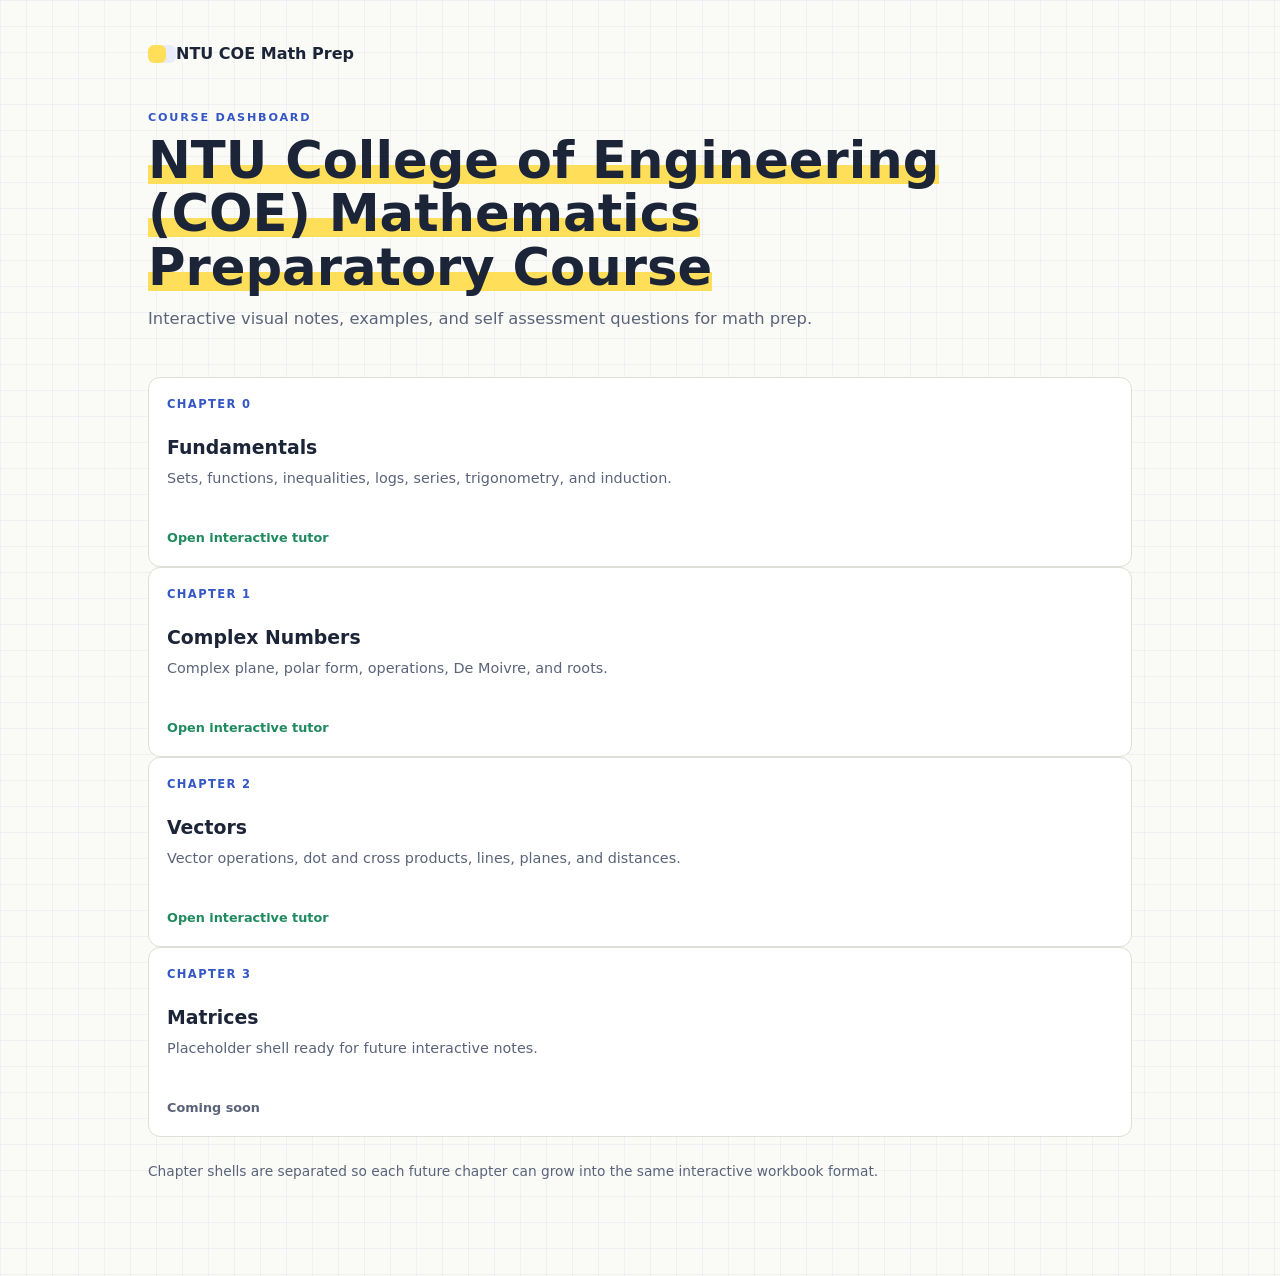
==== index.html @ b5719976 "Add COE math website files" ====
<!doctype html>
<html lang="en">
<head>
<meta charset="utf-8">
<meta name="viewport" content="width=device-width, initial-scale=1">
<title>NTU COE Mathematics Preparatory Course</title>
<link rel="stylesheet" href="assets/style.css">
</head>
<body>
<main class="site-main">
  <div class="home-top">
    <div class="home-mark">NTU COE Math Prep</div>
  </div>

  <section class="site-hero show">
    <div class="sk">Course Dashboard</div>
    <h1><span class="swipe">NTU College of Engineering (COE) Mathematics Preparatory Course</span></h1>
    <p>Interactive visual notes, examples, and self assessment questions for math prep.</p>
  </section>

  <section class="chapter-grid show" aria-label="Chapters">
    <a class="chapter-card" href="chapters/chapter-0.html">
      <div class="chapter-num">Chapter 0</div>
      <h2>Fundamentals</h2>
      <p>Sets, functions, inequalities, logs, series, trigonometry, and induction.</p>
      <div class="status">Open interactive tutor</div>
    </a>

    <a class="chapter-card" href="chapters/chapter-1.html">
      <div class="chapter-num">Chapter 1</div>
      <h2>Complex Numbers</h2>
      <p>Complex plane, polar form, operations, De Moivre, and roots.</p>
      <div class="status">Open interactive tutor</div>
    </a>

    <a class="chapter-card" href="chapters/chapter-2.html">
      <div class="chapter-num">Chapter 2</div>
      <h2>Vectors</h2>
      <p>Vector operations, dot and cross products, lines, planes, and distances.</p>
      <div class="status">Open interactive tutor</div>
    </a>

    <a class="chapter-card placeholder" href="chapters/chapter-3.html">
      <div class="chapter-num">Chapter 3</div>
      <h2>Matrices</h2>
      <p>Placeholder shell ready for future interactive notes.</p>
      <div class="status">Coming soon</div>
    </a>
  </section>

  <p class="site-footer-note">Chapter shells are separated so each future chapter can grow into the same interactive workbook format.</p>
</main>
<script defer src="assets/tutor.js"></script>
</body>
</html>
---- assets/style.css ----
:root{
  --paper:#fafaf6;--card:#fff;--ink:#1c2437;--muted:#5a6379;--line:#dedfd6;
  --blue:#3457c5;--blue2:#e8edfb;--green:#1f8a5f;--green2:#e4f4ec;
  --yellow:#ffde59;--red:#d94f35;--red2:#fceae5;--grid:rgba(52,87,197,.055);
  --r:12px;
}
*{box-sizing:border-box}
html{scroll-behavior:smooth}
body{margin:0;color:var(--ink);font-family:Inter,ui-sans-serif,system-ui,-apple-system,BlinkMacSystemFont,"Segoe UI",sans-serif;line-height:1.55;background:var(--paper);background-image:linear-gradient(var(--grid) 1px,transparent 1px),linear-gradient(90deg,var(--grid) 1px,transparent 1px);background-size:26px 26px}
h1,h2,h3,.navbtn,.pill,.btn,.tag{font-family:"Space Grotesk",Inter,ui-sans-serif,system-ui,sans-serif}
.app{display:flex;min-height:100vh}
aside{position:sticky;top:0;width:266px;height:100vh;overflow:auto;background:var(--card);border-right:1px solid var(--line);padding:22px 14px}
main{width:min(930px,100%);margin:0 auto;padding:34px 40px 80px}
.brand{padding:0 10px 16px}.kicker{font-size:.68rem;letter-spacing:.14em;text-transform:uppercase;color:var(--blue);font-weight:800}.brand h1{font-size:1.18rem;line-height:1.2;margin:.2rem 0 0}
.progress{padding:0 10px 14px}.bar{height:8px;background:var(--blue2);border-radius:999px;overflow:hidden}.fill{height:100%;width:0;background:var(--blue);transition:.25s}.plabel{font-size:.72rem;color:var(--muted);margin-top:6px}
.navbtn{width:100%;display:flex;gap:9px;align-items:center;padding:8px 10px;border:0;border-radius:9px;background:transparent;color:var(--muted);font-size:.83rem;font-weight:650;text-align:left;cursor:pointer}
.navbtn:hover{background:var(--blue2);color:var(--ink)}.navbtn.active{background:var(--ink);color:#fff}.navbtn.done .n{background:var(--green);color:#fff}.navbtn.active .n{background:var(--yellow);color:var(--ink)}
.n{width:24px;height:24px;border-radius:7px;background:var(--blue2);color:var(--blue);display:inline-flex;align-items:center;justify-content:center;font-size:.7rem;font-weight:800;flex:none}
.topbar{display:none}
section{display:none;animation:fade .25s ease}section.show{display:block}@keyframes fade{from{opacity:0;transform:translateY(6px)}to{opacity:1;transform:none}}
.sk{font-size:.7rem;letter-spacing:.16em;text-transform:uppercase;color:var(--blue);font-weight:800}h2{font-size:1.9rem;line-height:1.12;margin:.2rem 0 .4rem}.swipe{background:linear-gradient(transparent 58%,var(--yellow) 58%,var(--yellow) 90%,transparent 90%)}
.intro{max-width:690px;color:var(--muted);font-size:.96rem;margin:0 0 24px}h3{font-size:1.13rem;margin:30px 0 10px;display:flex;gap:9px;align-items:center}h3:before{content:"";width:15px;height:15px;background:var(--yellow);border-radius:5px;flex:none}
.card,.ex,.viz{background:var(--card);border:1px solid var(--line);border-radius:var(--r);margin:14px 0}.card{padding:16px 18px}.viz{padding:16px;text-align:center}.viz svg{max-width:100%;height:auto}.cap{font-size:.78rem;color:var(--muted);margin-top:7px}
.key{background:linear-gradient(0deg,rgba(255,222,89,.24),rgba(255,222,89,.24)),var(--card);border:1px solid #ecd67b;border-radius:var(--r);padding:13px 16px;margin:14px 0;font-size:.93rem}.key b:first-child{font-size:.7rem;letter-spacing:.12em;text-transform:uppercase;color:#806600;display:block;margin-bottom:3px}
.tip{background:var(--blue2);border-radius:var(--r);padding:13px 16px;margin:14px 0;font-size:.92rem}.warn{background:var(--red2);border-left:4px solid var(--red);border-radius:0 var(--r) var(--r) 0;padding:12px 16px;margin:14px 0;font-size:.92rem}.warn b{color:var(--red)}
.grid2{display:grid;grid-template-columns:1fr 1fr;gap:14px}.grid3{display:grid;grid-template-columns:repeat(3,1fr);gap:12px}
table{border-collapse:collapse;width:100%;font-size:.9rem;margin:10px 0}th{font-size:.72rem;text-transform:uppercase;letter-spacing:.08em;color:var(--muted)}td,th{border:1px solid var(--line);padding:7px 9px;text-align:center;background:#fff}td:first-child,th:first-child{text-align:left}
.ex{overflow:hidden}.exh{display:flex;gap:10px;align-items:center;border-bottom:1px dashed var(--line);padding:10px 16px;font-weight:800;font-size:.8rem;letter-spacing:.04em}.tag{background:var(--ink);color:var(--yellow);border-radius:7px;padding:2px 8px;font-size:.67rem;letter-spacing:.1em}.try{background:var(--green);color:#fff}.exb{padding:14px 16px 16px}.btn{margin:16px 0 0 auto;border:0;border-radius:999px;background:var(--ink);color:#fff;padding:8px 16px;font-weight:800;font-size:.8rem;cursor:pointer;display:flex;width:max-content}.btn:hover{filter:brightness(1.08)}.btn.open{background:var(--green)}
.sol{display:none;margin-top:13px;border-top:2px solid var(--green);background:var(--green2);border-radius:10px;padding:13px 15px;font-size:.92rem}.sol.open{display:block}.ans{font-weight:800;color:var(--green)}.step{display:block;margin:5px 0}.steps{counter-reset:s}.steps>div{position:relative;padding-left:30px;margin:7px 0}.steps>div:before{counter-increment:s;content:counter(s);position:absolute;left:0;top:2px;width:20px;height:20px;border-radius:50%;background:var(--green);color:#fff;font-size:.7rem;font-weight:800;display:flex;align-items:center;justify-content:center}
.m,.mm{font-family:inherit;font-style:normal}.big{font-size:1.05rem;text-align:center;margin:10px 0;padding:10px;background:var(--paper);border-radius:10px}.katex{font-size:1.04em}.big .katex{font-size:1.12em}.ans .katex{color:var(--green)}.frac,.root{font:inherit}
.btnrow{display:flex;gap:8px;flex-wrap:wrap;justify-content:center;margin:10px 0}.vbtn{border:1.5px solid var(--line);background:#fff;border-radius:999px;padding:6px 12px;font-weight:750;color:var(--muted);cursor:pointer}.vbtn.on,.vbtn:hover{background:var(--blue);border-color:var(--blue);color:#fff}.readout{min-height:1.6em;margin-top:8px;font-size:.94rem}.numline{margin:8px auto;display:block}.axis text{font-size:11px;fill:var(--muted)}
.secnav{display:flex;justify-content:space-between;gap:12px;margin-top:42px}.secnav button{border:0;border-radius:12px;padding:12px 18px;font-weight:850;cursor:pointer}.prev{background:#fff;border:1.5px solid var(--line)!important;color:var(--muted)}.next{background:var(--blue);color:#fff}.donebtn{background:var(--green);color:#fff}
ul.clean{list-style:none;padding-left:0}ul.clean li{position:relative;padding-left:22px;margin:5px 0}ul.clean li:before{content:"->";position:absolute;left:0;color:var(--blue);font-weight:800}
@media(max-width:860px){aside{display:none}.topbar{display:flex;gap:8px;overflow-x:auto;position:sticky;top:0;z-index:20;background:var(--paper);border-bottom:1px solid var(--line);padding:11px 12px}.pill{flex:none;border:1px solid var(--line);background:#fff;border-radius:999px;padding:6px 12px;color:var(--muted);font-weight:750}.pill.active{background:var(--ink);color:#fff}.pill.done{border-color:var(--green);color:var(--green)}main{padding:18px 15px 70px}h2{font-size:1.55rem}.grid2,.grid3{grid-template-columns:1fr}.card,.exb,.viz{padding-left:13px;padding-right:13px}}

/* ---------- site shell ---------- */
.site-main{width:min(1040px,100%);padding:42px 28px 80px}
.site-hero{padding:24px 0 18px}
.site-hero h1{font-size:clamp(2rem,4vw,3.7rem);line-height:1.04;max-width:880px;margin:8px 0 12px;letter-spacing:0}
.site-hero p{max-width:680px;color:var(--muted);font-size:1.02rem;margin:0}
.home-top{display:flex;align-items:center;justify-content:space-between;gap:16px;margin-bottom:18px}
.home-mark{display:inline-flex;align-items:center;gap:10px;font-weight:850;color:var(--ink)}
.home-mark:before{content:"";width:18px;height:18px;border-radius:6px;background:var(--yellow);box-shadow:10px 0 0 var(--blue2)}
.chapter-grid{display:grid;grid-template-columns:repeat(4,1fr);gap:14px;margin-top:28px}
.chapter-card{display:flex;flex-direction:column;min-height:190px;text-decoration:none;color:var(--ink);background:var(--card);border:1px solid var(--line);border-radius:var(--r);padding:18px;transition:transform .14s, border-color .14s, box-shadow .14s}
.chapter-card:hover{transform:translateY(-2px);border-color:var(--blue);box-shadow:0 10px 30px rgba(28,36,55,.08)}
.chapter-card .chapter-num{font-size:.72rem;letter-spacing:.12em;text-transform:uppercase;color:var(--blue);font-weight:850;margin-bottom:22px}
.chapter-card h2{font-size:1.18rem;margin:0 0 8px;line-height:1.2}
.chapter-card p{color:var(--muted);font-size:.9rem;margin:0 0 18px}
.chapter-card .status{margin-top:auto;font-size:.8rem;font-weight:800;color:var(--green)}
.chapter-card.placeholder .status{color:var(--muted)}
.site-footer-note{margin-top:24px;color:var(--muted);font-size:.86rem}
.chapter-shell{width:min(820px,100%);margin:0 auto;padding:42px 28px 80px}
.simple-header{display:flex;align-items:center;justify-content:space-between;gap:16px;margin-bottom:50px}
.home-link,.back-link{display:inline-flex;align-items:center;justify-content:center;text-decoration:none;border:1.5px solid var(--line);background:var(--card);color:var(--ink);border-radius:999px;padding:8px 14px;font-weight:850;font-size:.84rem}
.home-link:hover,.back-link:hover{border-color:var(--blue);color:var(--blue)}
.coming-card{background:var(--card);border:1px solid var(--line);border-radius:var(--r);padding:28px;max-width:620px}
.coming-card h1{font-size:2rem;line-height:1.1;margin:0 0 10px}.coming-card p{color:var(--muted);margin:0 0 22px}
.logo .home-link{margin-top:14px;width:max-content;font-family:Inter,ui-sans-serif,system-ui,sans-serif}
@media(max-width:900px){.chapter-grid{grid-template-columns:repeat(2,1fr)}}
@media(max-width:560px){.site-main,.chapter-shell{padding:24px 16px 64px}.home-top,.simple-header{align-items:flex-start;flex-direction:column}.chapter-grid{grid-template-columns:1fr}.chapter-card{min-height:150px}.site-hero h1{font-size:2.05rem}}
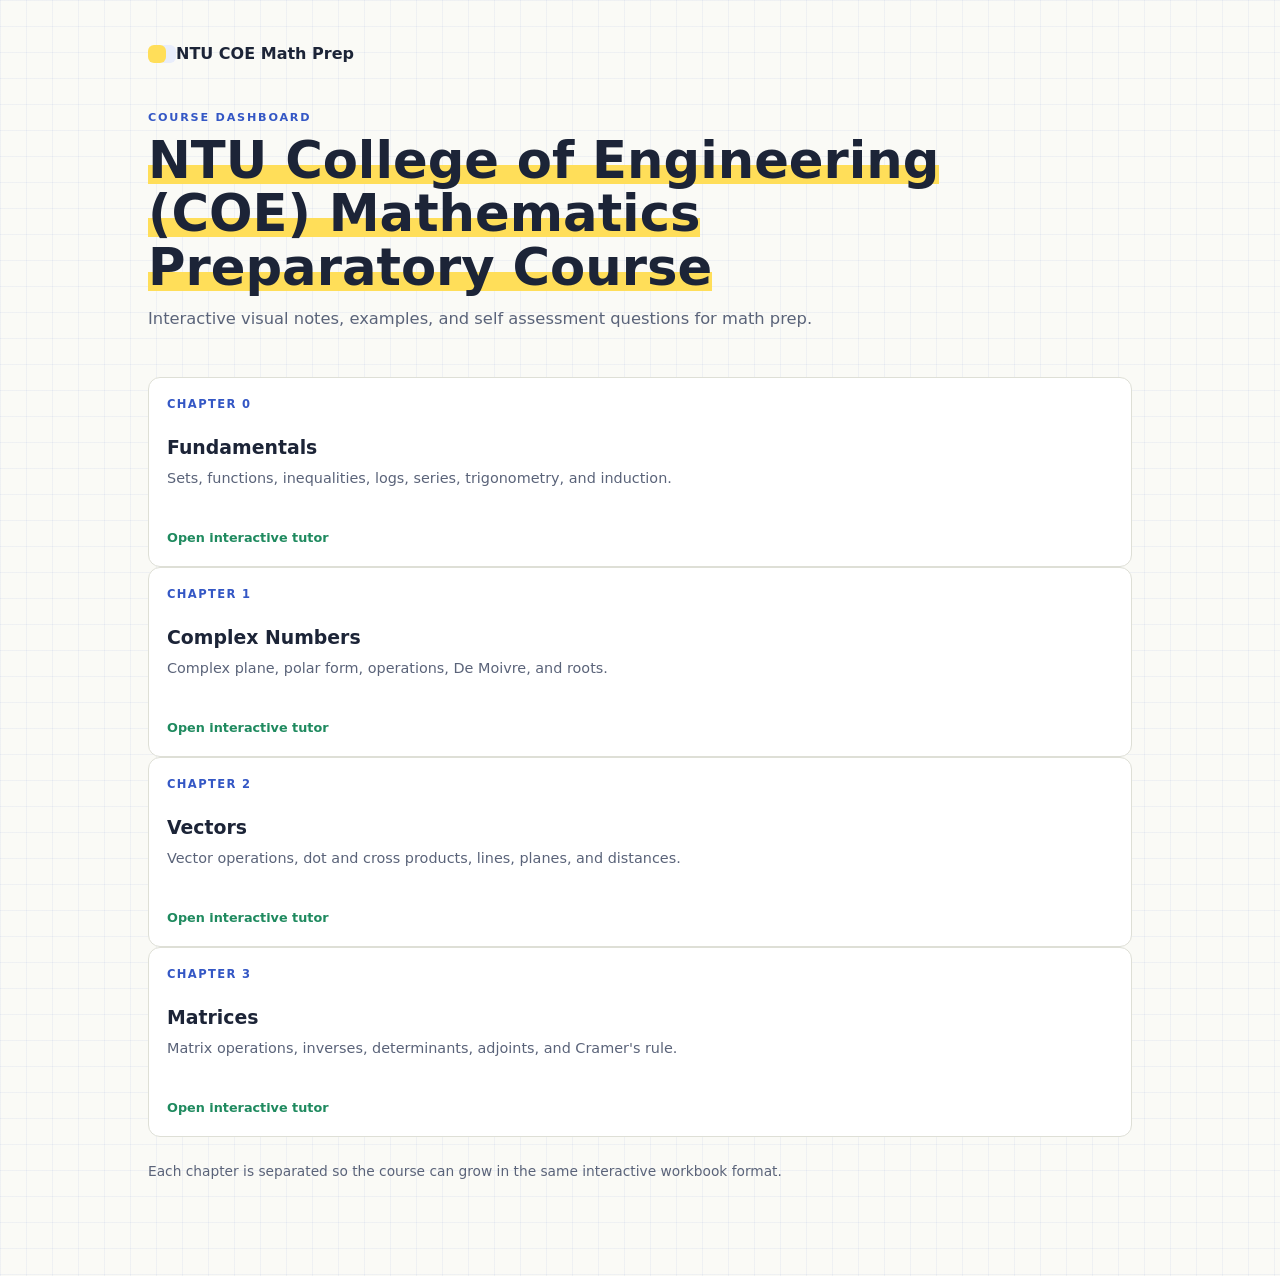
==== commit e93c0ddd: "Chapter 3 (Matrices)" ====
--- a/index.html
+++ b/index.html
@@ -40,15 +40,15 @@
       <div class="status">Open interactive tutor</div>
     </a>
 
-    <a class="chapter-card placeholder" href="chapters/chapter-3.html">
+    <a class="chapter-card" href="chapters/chapter-3.html">
       <div class="chapter-num">Chapter 3</div>
       <h2>Matrices</h2>
-      <p>Placeholder shell ready for future interactive notes.</p>
-      <div class="status">Coming soon</div>
+      <p>Matrix operations, inverses, determinants, adjoints, and Cramer's rule.</p>
+      <div class="status">Open interactive tutor</div>
     </a>
   </section>
 
-  <p class="site-footer-note">Chapter shells are separated so each future chapter can grow into the same interactive workbook format.</p>
+  <p class="site-footer-note">Each chapter is separated so the course can grow in the same interactive workbook format.</p>
 </main>
 <script defer src="assets/tutor.js"></script>
 </body>
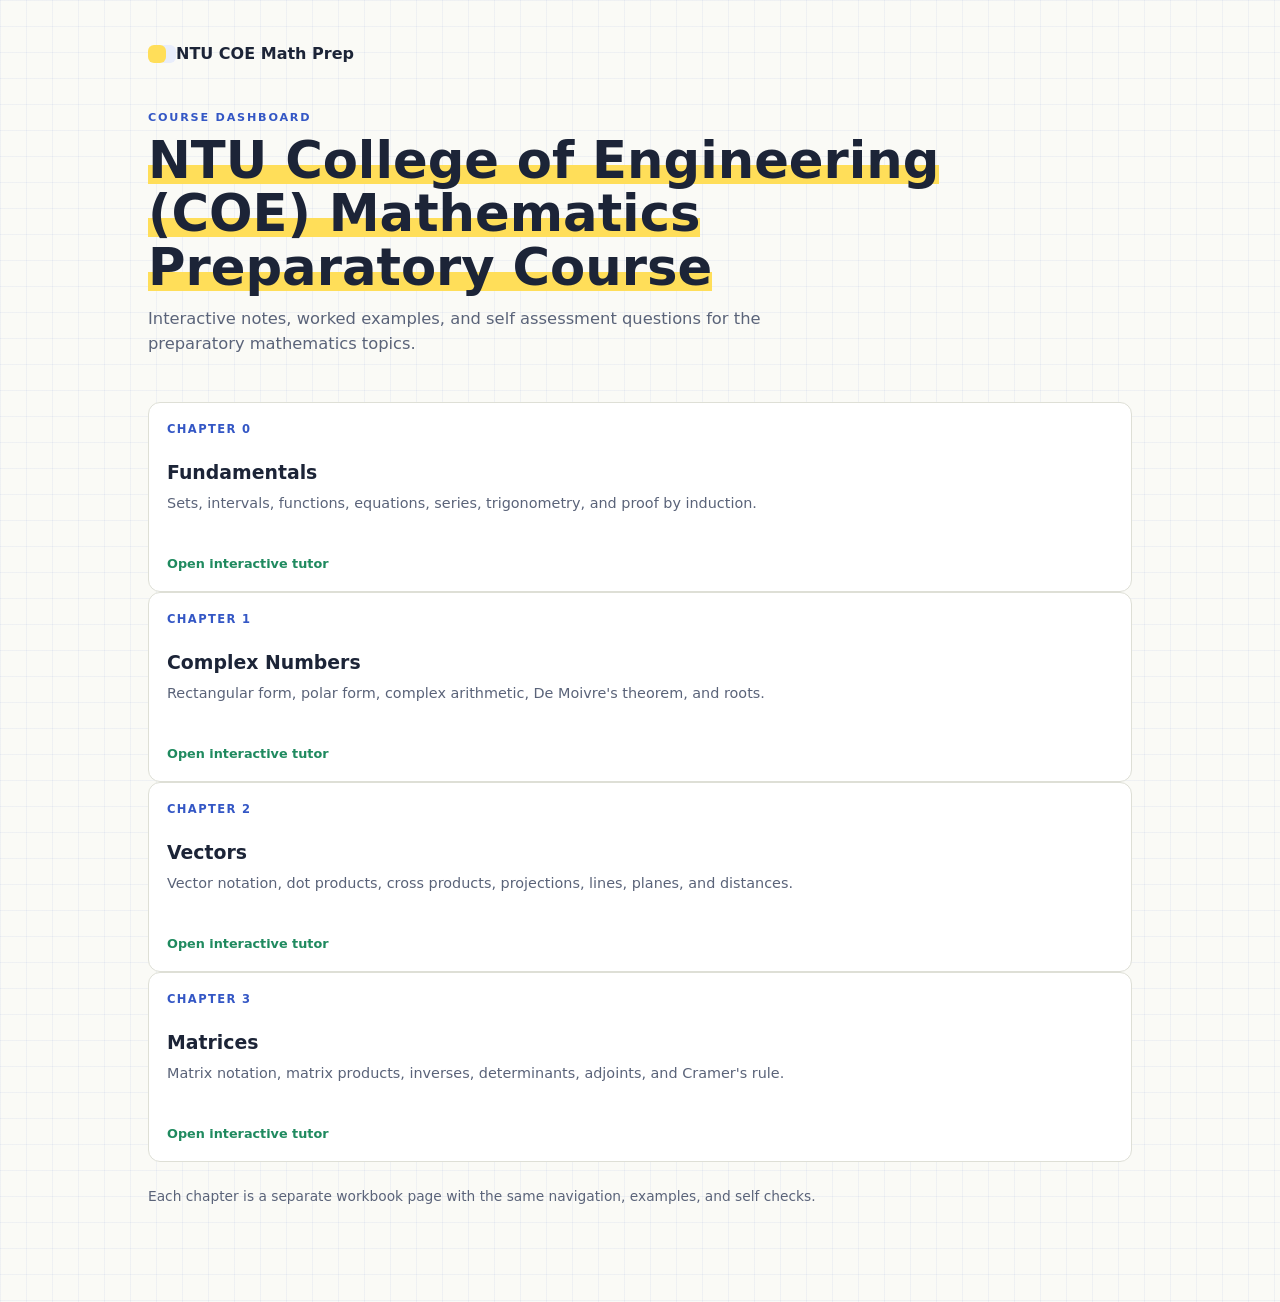
==== commit e5a67de2: "Mathematical explanation" ====
--- a/index.html
+++ b/index.html
@@ -15,40 +15,40 @@
   <section class="site-hero show">
     <div class="sk">Course Dashboard</div>
     <h1><span class="swipe">NTU College of Engineering (COE) Mathematics Preparatory Course</span></h1>
-    <p>Interactive visual notes, examples, and self assessment questions for math prep.</p>
+    <p>Interactive notes, worked examples, and self assessment questions for the preparatory mathematics topics.</p>
   </section>
 
   <section class="chapter-grid show" aria-label="Chapters">
     <a class="chapter-card" href="chapters/chapter-0.html">
       <div class="chapter-num">Chapter 0</div>
       <h2>Fundamentals</h2>
-      <p>Sets, functions, inequalities, logs, series, trigonometry, and induction.</p>
+      <p>Sets, intervals, functions, equations, series, trigonometry, and proof by induction.</p>
       <div class="status">Open interactive tutor</div>
     </a>
 
     <a class="chapter-card" href="chapters/chapter-1.html">
       <div class="chapter-num">Chapter 1</div>
       <h2>Complex Numbers</h2>
-      <p>Complex plane, polar form, operations, De Moivre, and roots.</p>
+      <p>Rectangular form, polar form, complex arithmetic, De Moivre's theorem, and roots.</p>
       <div class="status">Open interactive tutor</div>
     </a>
 
     <a class="chapter-card" href="chapters/chapter-2.html">
       <div class="chapter-num">Chapter 2</div>
       <h2>Vectors</h2>
-      <p>Vector operations, dot and cross products, lines, planes, and distances.</p>
+      <p>Vector notation, dot products, cross products, projections, lines, planes, and distances.</p>
       <div class="status">Open interactive tutor</div>
     </a>
 
     <a class="chapter-card" href="chapters/chapter-3.html">
       <div class="chapter-num">Chapter 3</div>
       <h2>Matrices</h2>
-      <p>Matrix operations, inverses, determinants, adjoints, and Cramer's rule.</p>
+      <p>Matrix notation, matrix products, inverses, determinants, adjoints, and Cramer's rule.</p>
       <div class="status">Open interactive tutor</div>
     </a>
   </section>
 
-  <p class="site-footer-note">Each chapter is separated so the course can grow in the same interactive workbook format.</p>
+  <p class="site-footer-note">Each chapter is a separate workbook page with the same navigation, examples, and self checks.</p>
 </main>
 <script defer src="assets/tutor.js"></script>
 </body>
--- a/assets/style.css
+++ b/assets/style.css
@@ -10,7 +10,7 @@
 h1,h2,h3,.navbtn,.pill,.btn,.tag{font-family:"Space Grotesk",Inter,ui-sans-serif,system-ui,sans-serif}
 .app{display:flex;min-height:100vh}
 aside{position:sticky;top:0;width:266px;height:100vh;overflow:auto;background:var(--card);border-right:1px solid var(--line);padding:22px 14px}
-main{width:min(930px,100%);margin:0 auto;padding:34px 40px 80px}
+main{width:min(930px,100%);margin:0 auto;padding:34px 40px 80px;overflow-wrap:break-word}
 .brand{padding:0 10px 16px}.kicker{font-size:.68rem;letter-spacing:.14em;text-transform:uppercase;color:var(--blue);font-weight:800}.brand h1{font-size:1.18rem;line-height:1.2;margin:.2rem 0 0}
 .progress{padding:0 10px 14px}.bar{height:8px;background:var(--blue2);border-radius:999px;overflow:hidden}.fill{height:100%;width:0;background:var(--blue);transition:.25s}.plabel{font-size:.72rem;color:var(--muted);margin-top:6px}
 .navbtn{width:100%;display:flex;gap:9px;align-items:center;padding:8px 10px;border:0;border-radius:9px;background:transparent;color:var(--muted);font-size:.83rem;font-weight:650;text-align:left;cursor:pointer}
@@ -20,18 +20,21 @@
 section{display:none;animation:fade .25s ease}section.show{display:block}@keyframes fade{from{opacity:0;transform:translateY(6px)}to{opacity:1;transform:none}}
 .sk{font-size:.7rem;letter-spacing:.16em;text-transform:uppercase;color:var(--blue);font-weight:800}h2{font-size:1.9rem;line-height:1.12;margin:.2rem 0 .4rem}.swipe{background:linear-gradient(transparent 58%,var(--yellow) 58%,var(--yellow) 90%,transparent 90%)}
 .intro{max-width:690px;color:var(--muted);font-size:.96rem;margin:0 0 24px}h3{font-size:1.13rem;margin:30px 0 10px;display:flex;gap:9px;align-items:center}h3:before{content:"";width:15px;height:15px;background:var(--yellow);border-radius:5px;flex:none}
-.card,.ex,.viz{background:var(--card);border:1px solid var(--line);border-radius:var(--r);margin:14px 0}.card{padding:16px 18px}.viz{padding:16px;text-align:center}.viz svg{max-width:100%;height:auto}.cap{font-size:.78rem;color:var(--muted);margin-top:7px}
+.card,.ex,.viz{background:var(--card);border:1px solid var(--line);border-radius:var(--r);margin:14px 0}.card{padding:16px 18px}.viz{padding:16px;text-align:center;overflow-x:auto;-webkit-overflow-scrolling:touch}.viz svg{max-width:100%;height:auto}.viz text{font-family:Inter,ui-sans-serif,system-ui,-apple-system,BlinkMacSystemFont,"Segoe UI",sans-serif}.cap{font-size:.78rem;color:var(--muted);margin-top:7px}
 .key{background:linear-gradient(0deg,rgba(255,222,89,.24),rgba(255,222,89,.24)),var(--card);border:1px solid #ecd67b;border-radius:var(--r);padding:13px 16px;margin:14px 0;font-size:.93rem}.key b:first-child{font-size:.7rem;letter-spacing:.12em;text-transform:uppercase;color:#806600;display:block;margin-bottom:3px}
 .tip{background:var(--blue2);border-radius:var(--r);padding:13px 16px;margin:14px 0;font-size:.92rem}.warn{background:var(--red2);border-left:4px solid var(--red);border-radius:0 var(--r) var(--r) 0;padding:12px 16px;margin:14px 0;font-size:.92rem}.warn b{color:var(--red)}
 .grid2{display:grid;grid-template-columns:1fr 1fr;gap:14px}.grid3{display:grid;grid-template-columns:repeat(3,1fr);gap:12px}
-table{border-collapse:collapse;width:100%;font-size:.9rem;margin:10px 0}th{font-size:.72rem;text-transform:uppercase;letter-spacing:.08em;color:var(--muted)}td,th{border:1px solid var(--line);padding:7px 9px;text-align:center;background:#fff}td:first-child,th:first-child{text-align:left}
-.ex{overflow:hidden}.exh{display:flex;gap:10px;align-items:center;border-bottom:1px dashed var(--line);padding:10px 16px;font-weight:800;font-size:.8rem;letter-spacing:.04em}.tag{background:var(--ink);color:var(--yellow);border-radius:7px;padding:2px 8px;font-size:.67rem;letter-spacing:.1em}.try{background:var(--green);color:#fff}.exb{padding:14px 16px 16px}.btn{margin:16px 0 0 auto;border:0;border-radius:999px;background:var(--ink);color:#fff;padding:8px 16px;font-weight:800;font-size:.8rem;cursor:pointer;display:flex;width:max-content}.btn:hover{filter:brightness(1.08)}.btn.open{background:var(--green)}
+table{border-collapse:collapse;width:100%;font-size:.9rem;margin:10px 0;table-layout:auto}th{font-size:.72rem;text-transform:uppercase;letter-spacing:.08em;color:var(--muted)}td,th{border:1px solid var(--line);padding:7px 9px;text-align:center;background:#fff}td:first-child,th:first-child{text-align:left}
+.ex{overflow:hidden}.exh{display:flex;gap:10px;align-items:center;flex-wrap:wrap;border-bottom:1px dashed var(--line);padding:10px 16px;font-weight:800;font-size:.8rem;letter-spacing:.04em}.tag{background:var(--ink);color:var(--yellow);border-radius:7px;padding:2px 8px;font-size:.67rem;letter-spacing:.1em}.try{background:var(--green);color:#fff}.exb{padding:14px 16px 16px}.btn{margin:16px 0 0 auto;border:0;border-radius:999px;background:var(--ink);color:#fff;padding:8px 16px;font-weight:800;font-size:.8rem;cursor:pointer;display:flex;width:max-content;max-width:100%;white-space:normal;text-align:center;justify-content:center}.btn:hover{filter:brightness(1.08)}.btn.open{background:var(--green)}
 .sol{display:none;margin-top:13px;border-top:2px solid var(--green);background:var(--green2);border-radius:10px;padding:13px 15px;font-size:.92rem}.sol.open{display:block}.ans{font-weight:800;color:var(--green)}.step{display:block;margin:5px 0}.steps{counter-reset:s}.steps>div{position:relative;padding-left:30px;margin:7px 0}.steps>div:before{counter-increment:s;content:counter(s);position:absolute;left:0;top:2px;width:20px;height:20px;border-radius:50%;background:var(--green);color:#fff;font-size:.7rem;font-weight:800;display:flex;align-items:center;justify-content:center}
-.m,.mm{font-family:inherit;font-style:normal}.big{font-size:1.05rem;text-align:center;margin:10px 0;padding:10px;background:var(--paper);border-radius:10px}.katex{font-size:1.04em}.big .katex{font-size:1.12em}.ans .katex{color:var(--green)}.frac,.root{font:inherit}
-.btnrow{display:flex;gap:8px;flex-wrap:wrap;justify-content:center;margin:10px 0}.vbtn{border:1.5px solid var(--line);background:#fff;border-radius:999px;padding:6px 12px;font-weight:750;color:var(--muted);cursor:pointer}.vbtn.on,.vbtn:hover{background:var(--blue);border-color:var(--blue);color:#fff}.readout{min-height:1.6em;margin-top:8px;font-size:.94rem}.numline{margin:8px auto;display:block}.axis text{font-size:11px;fill:var(--muted)}
+.m,.mm{font-family:inherit;font-style:normal}.big{font-size:1.05rem;text-align:center;margin:10px 0;padding:10px;background:var(--paper);border-radius:10px;overflow-x:auto}.katex{font-size:1.04em;line-height:1.25;overflow-wrap:normal;word-break:normal;white-space:nowrap}.katex-display{overflow-x:auto;overflow-y:hidden;padding:.12rem 0}.big .katex{font-size:1.12em}.ans .katex{color:var(--green)}.frac,.root{font:inherit}
+.btnrow{display:flex;gap:8px;flex-wrap:wrap;justify-content:center;margin:10px 0}.vbtn{border:1.5px solid var(--line);background:#fff;border-radius:999px;padding:6px 12px;font-weight:750;color:var(--muted);cursor:pointer;white-space:normal}.vbtn.on,.vbtn:hover{background:var(--blue);border-color:var(--blue);color:#fff}.readout{min-height:1.6em;margin-top:8px;font-size:.94rem;overflow-x:auto}.numline{margin:8px auto;display:block;max-width:100%;overflow-x:auto}.axis text{font-size:11px;fill:var(--muted)}
+.argand-wrap{position:relative;width:min(360px,100%);margin:0 auto}.argand-wrap svg{display:block;width:100%;min-width:0!important}.argand-katex-label{position:absolute;z-index:2;padding:1px 4px;border-radius:6px;background:rgba(255,255,255,.88);color:var(--ink);font-size:.86rem;line-height:1.1;pointer-events:none;white-space:nowrap;transform:translate(0,-50%)}.argand-katex-label .katex{font-size:1em}
+.formula-box,.summary-sheet{background:var(--card);border:1px solid var(--line);border-radius:var(--r);margin:16px 0;overflow:hidden}.formula-head{display:flex;align-items:center;justify-content:space-between;gap:12px;padding:12px 16px;border-bottom:1px dashed var(--line)}.formula-head b{font-size:.78rem;letter-spacing:.1em;text-transform:uppercase;color:var(--blue)}.formula-body{display:none;padding:14px 16px}.formula-body.open{display:block}.formula-grid{display:grid;grid-template-columns:repeat(2,minmax(0,1fr));gap:12px}.formula-item{background:var(--paper);border-radius:10px;padding:12px;text-align:left;font-size:.92rem;overflow-x:auto}.mistake-grid,.recall-grid{display:grid;grid-template-columns:repeat(2,minmax(0,1fr));gap:12px;margin:14px 0}.mistake{background:#fff;border:1px solid var(--line);border-left:4px solid var(--red);border-radius:0 var(--r) var(--r) 0;padding:12px 14px;font-size:.9rem}.mistake b{color:var(--red);display:block;margin-bottom:3px}.recall-card{background:#fff;border:1px solid var(--line);border-radius:var(--r);padding:13px 14px;min-height:138px;display:flex;flex-direction:column;gap:10px;overflow-x:auto}.recall-card .front{font-weight:800}.recall-card .back{display:none;color:var(--muted);border-top:1px dashed var(--line);padding-top:9px}.recall-card.open .back{display:block}.recall-card .btn{margin-top:auto}.study-map{display:grid;grid-template-columns:repeat(4,minmax(0,1fr));gap:10px;margin:14px 0}.study-node{background:linear-gradient(0deg,rgba(255,222,89,.2),rgba(255,222,89,.2)),#fff;border:1px solid #ecd67b;border-radius:10px;padding:12px;text-align:center;font-weight:850;font-size:.88rem}.summary-sheet{padding:16px}.summary-sheet h3{margin-top:0}.summary-list{display:grid;grid-template-columns:repeat(2,minmax(0,1fr));gap:10px}.summary-list div{background:var(--paper);border-radius:10px;padding:10px 12px;font-size:.9rem}
+.revision-card{background:rgba(255,255,255,.72);border:1px solid var(--line);border-radius:var(--r);padding:18px;margin-top:18px}.revision-block{margin:18px 0}.revision-block:first-child{margin-top:0}.revision-label{font-size:.72rem;letter-spacing:.12em;text-transform:uppercase;color:var(--blue);font-weight:850;margin-bottom:7px}.big-picture{background:linear-gradient(0deg,rgba(255,222,89,.22),rgba(255,222,89,.22)),#fff;border:1px solid #ecd67b;border-radius:var(--r);padding:14px 16px}.strategy-map{background:#fff;border:1px solid #ecd67b;border-radius:var(--r);padding:14px}.strategy-grid{display:grid;grid-template-columns:repeat(auto-fit,minmax(210px,1fr));gap:14px}.strategy-card{background:linear-gradient(0deg,rgba(255,222,89,.16),rgba(255,222,89,.16)),var(--paper);border:1px solid var(--line);border-radius:10px;padding:12px 14px;font-size:.9rem;line-height:1.38;position:relative}.strategy-card b{display:block;margin-bottom:5px;color:var(--ink);font-weight:850}.strategy-card span{display:block;color:var(--muted)}.strategy-card:after{content:"";position:absolute;right:-13px;top:50%;width:12px;border-top:2px solid var(--blue)}.strategy-card:nth-child(3n):after,.strategy-card:last-child:after{display:none}.decision-grid{display:grid;grid-template-columns:repeat(2,minmax(0,1fr));gap:12px}.decision-item{background:#fff;border:1px solid var(--line);border-radius:10px;padding:12px 14px;font-size:.9rem;overflow-x:auto}.decision-item b,.formula-item b,.mistake-title{display:block;margin-bottom:5px;color:var(--ink);font-weight:850}.formula-use{display:block;margin-top:7px;color:var(--muted);font-size:.84rem}.mistake-title{color:var(--red)}.mistake p{margin:0}.self-check-title{font-size:.72rem;letter-spacing:.12em;text-transform:uppercase;color:var(--green);font-weight:850;margin:18px 0 8px}.recall-card.compact{min-height:126px}.recall-card.compact .front{font-size:.92rem}
 .secnav{display:flex;justify-content:space-between;gap:12px;margin-top:42px}.secnav button{border:0;border-radius:12px;padding:12px 18px;font-weight:850;cursor:pointer}.prev{background:#fff;border:1.5px solid var(--line)!important;color:var(--muted)}.next{background:var(--blue);color:#fff}.donebtn{background:var(--green);color:#fff}
 ul.clean{list-style:none;padding-left:0}ul.clean li{position:relative;padding-left:22px;margin:5px 0}ul.clean li:before{content:"->";position:absolute;left:0;color:var(--blue);font-weight:800}
-@media(max-width:860px){aside{display:none}.topbar{display:flex;gap:8px;overflow-x:auto;position:sticky;top:0;z-index:20;background:var(--paper);border-bottom:1px solid var(--line);padding:11px 12px}.pill{flex:none;border:1px solid var(--line);background:#fff;border-radius:999px;padding:6px 12px;color:var(--muted);font-weight:750}.pill.active{background:var(--ink);color:#fff}.pill.done{border-color:var(--green);color:var(--green)}main{padding:18px 15px 70px}h2{font-size:1.55rem}.grid2,.grid3{grid-template-columns:1fr}.card,.exb,.viz{padding-left:13px;padding-right:13px}}
+@media(max-width:860px){aside{display:none}.topbar{display:flex;gap:8px;overflow-x:auto;position:sticky;top:0;z-index:20;background:var(--paper);border-bottom:1px solid var(--line);padding:11px 12px}.pill{flex:none;border:1px solid var(--line);background:#fff;border-radius:999px;padding:6px 12px;color:var(--muted);font-weight:750}.pill.active{background:var(--ink);color:#fff}.pill.done{border-color:var(--green);color:var(--green)}main{padding:18px 15px 70px}h2{font-size:1.55rem}.grid2,.grid3,.formula-grid,.mistake-grid,.recall-grid,.summary-list,.study-map,.decision-grid,.strategy-grid{grid-template-columns:1fr}.strategy-card:after{display:none}.card,.exb,.viz{padding-left:13px;padding-right:13px}.formula-head{align-items:flex-start;flex-direction:column}.formula-head .vbtn{align-self:flex-end}.revision-card{padding:14px}}
 
 /* ---------- site shell ---------- */
 .site-main{width:min(1040px,100%);padding:42px 28px 80px}
@@ -58,4 +61,4 @@
 .coming-card h1{font-size:2rem;line-height:1.1;margin:0 0 10px}.coming-card p{color:var(--muted);margin:0 0 22px}
 .logo .home-link{margin-top:14px;width:max-content;font-family:Inter,ui-sans-serif,system-ui,sans-serif}
 @media(max-width:900px){.chapter-grid{grid-template-columns:repeat(2,1fr)}}
-@media(max-width:560px){.site-main,.chapter-shell{padding:24px 16px 64px}.home-top,.simple-header{align-items:flex-start;flex-direction:column}.chapter-grid{grid-template-columns:1fr}.chapter-card{min-height:150px}.site-hero h1{font-size:2.05rem}}
+@media(max-width:560px){.site-main,.chapter-shell{padding:24px 16px 64px}.home-top,.simple-header{align-items:flex-start;flex-direction:column}.chapter-grid{grid-template-columns:1fr}.chapter-card{min-height:150px}.site-hero h1{font-size:2.05rem}.viz svg{min-width:520px}.numline svg{min-width:520px}table{display:block;overflow-x:auto;white-space:nowrap}.big{font-size:.98rem}.katex{font-size:1em}.big .katex{font-size:1.04em}}
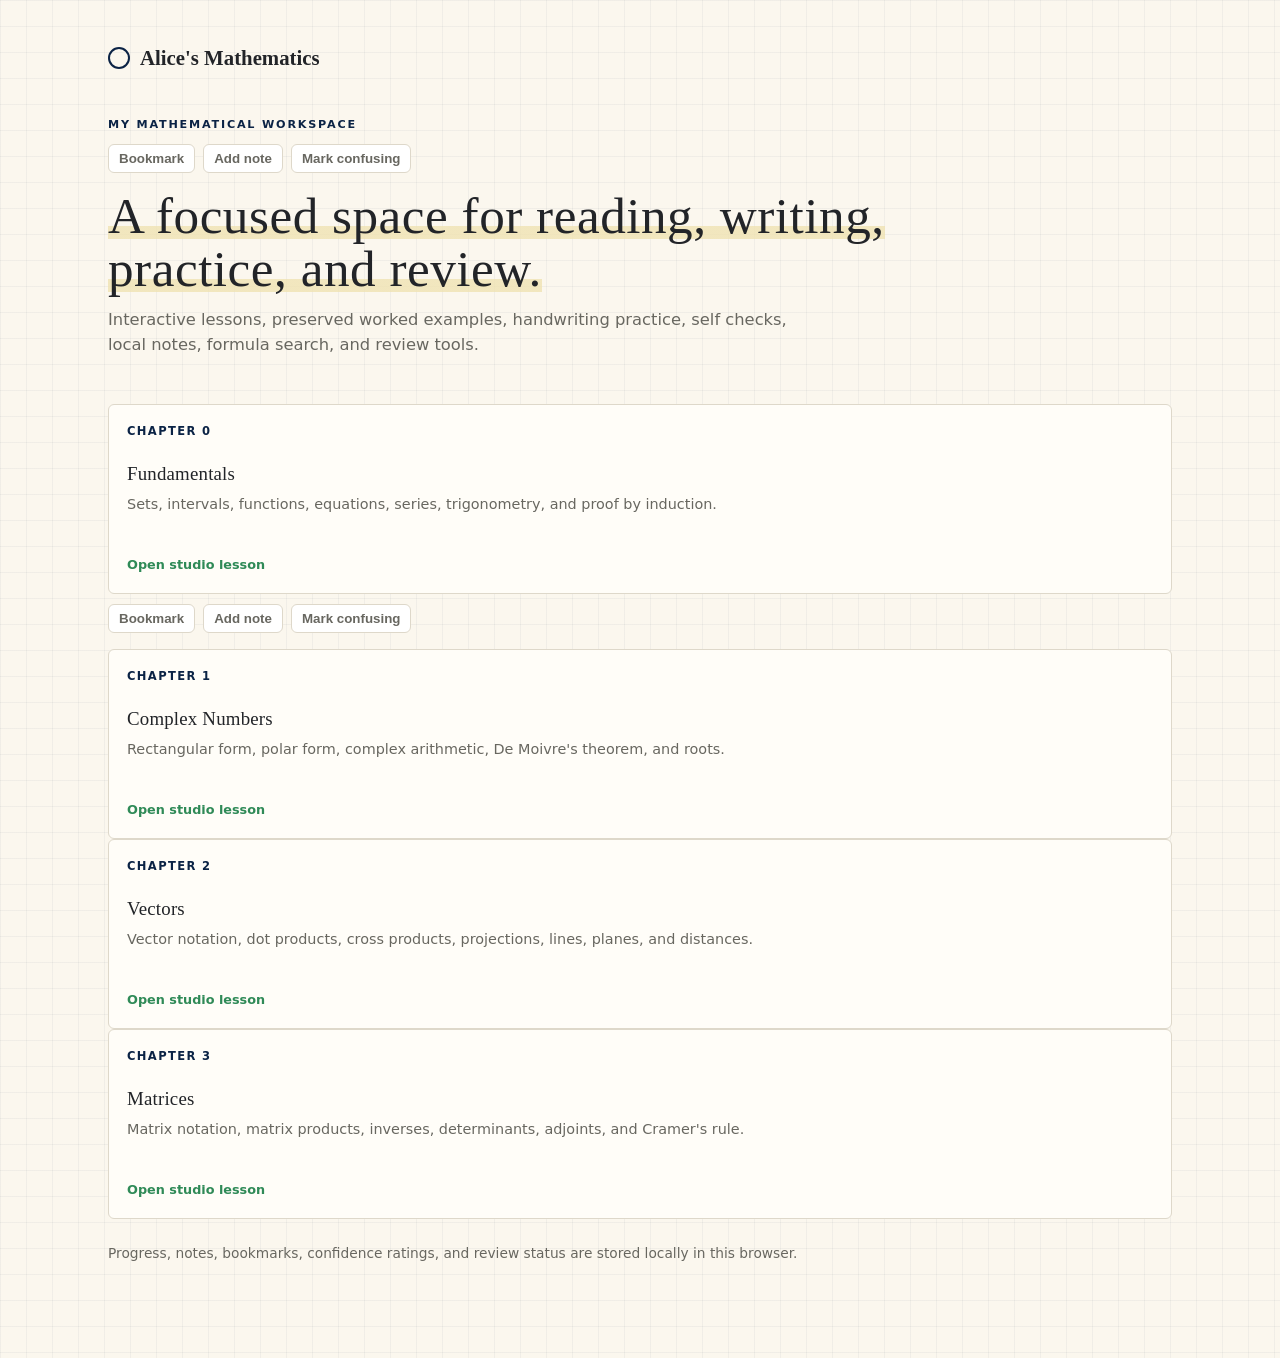
==== commit 0c675097: "MASSIVE Revamp" ====
--- a/index.html
+++ b/index.html
@@ -3,19 +3,19 @@
 <head>
 <meta charset="utf-8">
 <meta name="viewport" content="width=device-width, initial-scale=1">
-<title>NTU COE Mathematics Preparatory Course</title>
+<title>Alice's Mathematics</title>
 <link rel="stylesheet" href="assets/style.css">
 </head>
 <body>
 <main class="site-main">
   <div class="home-top">
-    <div class="home-mark">NTU COE Math Prep</div>
+    <div class="home-mark">Alice's Mathematics</div>
   </div>
 
   <section class="site-hero show">
-    <div class="sk">Course Dashboard</div>
-    <h1><span class="swipe">NTU College of Engineering (COE) Mathematics Preparatory Course</span></h1>
-    <p>Interactive notes, worked examples, and self assessment questions for the preparatory mathematics topics.</p>
+    <div class="sk">My mathematical workspace</div>
+    <h1><span class="swipe">A focused space for reading, writing, practice, and review.</span></h1>
+    <p>Interactive lessons, preserved worked examples, handwriting practice, self checks, local notes, formula search, and review tools.</p>
   </section>
 
   <section class="chapter-grid show" aria-label="Chapters">
@@ -23,32 +23,32 @@
       <div class="chapter-num">Chapter 0</div>
       <h2>Fundamentals</h2>
       <p>Sets, intervals, functions, equations, series, trigonometry, and proof by induction.</p>
-      <div class="status">Open interactive tutor</div>
+      <div class="status">Open studio lesson</div>
     </a>
 
     <a class="chapter-card" href="chapters/chapter-1.html">
       <div class="chapter-num">Chapter 1</div>
       <h2>Complex Numbers</h2>
       <p>Rectangular form, polar form, complex arithmetic, De Moivre's theorem, and roots.</p>
-      <div class="status">Open interactive tutor</div>
+      <div class="status">Open studio lesson</div>
     </a>
 
     <a class="chapter-card" href="chapters/chapter-2.html">
       <div class="chapter-num">Chapter 2</div>
       <h2>Vectors</h2>
       <p>Vector notation, dot products, cross products, projections, lines, planes, and distances.</p>
-      <div class="status">Open interactive tutor</div>
+      <div class="status">Open studio lesson</div>
     </a>
 
     <a class="chapter-card" href="chapters/chapter-3.html">
       <div class="chapter-num">Chapter 3</div>
       <h2>Matrices</h2>
       <p>Matrix notation, matrix products, inverses, determinants, adjoints, and Cramer's rule.</p>
-      <div class="status">Open interactive tutor</div>
+      <div class="status">Open studio lesson</div>
     </a>
   </section>
 
-  <p class="site-footer-note">Each chapter is a separate workbook page with the same navigation, examples, and self checks.</p>
+  <p class="site-footer-note">Progress, notes, bookmarks, confidence ratings, and review status are stored locally in this browser.</p>
 </main>
 <script defer src="assets/tutor.js"></script>
 </body>
--- a/assets/style.css
+++ b/assets/style.css
@@ -62,3 +62,96 @@
 .logo .home-link{margin-top:14px;width:max-content;font-family:Inter,ui-sans-serif,system-ui,sans-serif}
 @media(max-width:900px){.chapter-grid{grid-template-columns:repeat(2,1fr)}}
 @media(max-width:560px){.site-main,.chapter-shell{padding:24px 16px 64px}.home-top,.simple-header{align-items:flex-start;flex-direction:column}.chapter-grid{grid-template-columns:1fr}.chapter-card{min-height:150px}.site-hero h1{font-size:2.05rem}.viz svg{min-width:520px}.numline svg{min-width:520px}table{display:block;overflow-x:auto;white-space:nowrap}.big{font-size:.98rem}.katex{font-size:1em}.big .katex{font-size:1.04em}}
+
+/* ---------- mathematics workspace rework ---------- */
+:root{
+  --paper:#fbf7ee;--card:#fffdf8;--ink:#222428;--muted:#686760;--line:#ded8ca;
+  --blue:#0b2345;--blue2:#edf2f6;--green:#2f8a57;--green2:#edf6ef;
+  --yellow:#efe2b1;--red:#c86d4f;--red2:#fff0e9;--grid:rgba(11,35,69,.045);
+  --r:6px;
+}
+body{background-color:var(--paper);color:var(--ink);font-family:Inter,ui-sans-serif,system-ui,-apple-system,BlinkMacSystemFont,"Segoe UI",sans-serif}
+h1,h2,h3,.brand h1,.site-hero h1,.coming-card h1{font-family:Georgia,"Times New Roman",serif;font-weight:500;letter-spacing:.01em}
+.navbtn,.pill,.btn,.tag,.vbtn,.arc-primary,.arc-tools button{font-family:Inter,ui-sans-serif,system-ui,sans-serif}
+.swipe{background:linear-gradient(transparent 68%,rgba(239,226,177,.78) 68%,rgba(239,226,177,.78) 92%,transparent 92%)}
+.arc-studio{padding-top:58px}
+.arc-studio .app{display:grid;grid-template-columns:292px minmax(0,1fr) 330px;min-height:calc(100vh - 58px)}
+.arc-studio aside:not(.arc-tutor){width:auto;position:sticky;top:58px;height:calc(100vh - 58px);border-right:1px solid var(--line);background:rgba(255,253,248,.92);padding:18px 12px}
+.arc-studio main{width:min(980px,100%);padding:36px 38px 88px;margin:0 auto}
+.arc-top{position:fixed;top:0;left:0;right:0;height:58px;z-index:60;background:rgba(255,253,248,.96);border-bottom:1px solid var(--line);display:flex;align-items:center;justify-content:space-between;gap:18px;padding:0 18px}
+.arc-wordmark,.arc-brand{display:flex;align-items:center;gap:12px;color:var(--ink);text-decoration:none}
+.arc-wordmark{font-family:Georgia,"Times New Roman",serif;font-size:1.35rem}.arc-brand strong{display:block;font-family:Georgia,"Times New Roman",serif;font-size:1.2rem;font-weight:500}.arc-brand small{display:block;color:var(--muted);font-size:.72rem;text-transform:uppercase;letter-spacing:.12em}
+.arc-mark{width:30px;height:30px;border:2px solid var(--blue);border-radius:50%;display:inline-block;position:relative;flex:none}
+.arc-mark:before{content:"";position:absolute;left:13px;top:-8px;width:2px;height:44px;background:var(--blue);transform:rotate(45deg)}
+.arc-mark:after{content:"";position:absolute;right:1px;top:2px;width:8px;height:8px;border-radius:50%;background:var(--green)}
+.arc-top-progress{display:flex;align-items:center;gap:10px;color:var(--muted);font-size:.86rem;margin-left:auto}.arc-mini-bar{width:110px;height:5px;background:#e2ded4;border-radius:999px;overflow:hidden}.arc-mini-bar i{display:block;width:0;height:100%;background:var(--green)}
+.arc-primary{border:1px solid var(--blue);background:var(--blue);color:#fff;border-radius:6px;padding:10px 16px;font-weight:800;cursor:pointer}
+.brand{padding:0 10px 14px}.brand .kicker{display:none}.arc-current{margin-top:18px;color:var(--muted);font-size:.9rem;line-height:1.3}.arc-current h1{display:none}.arc-current br{display:block}
+.arc-sidebar-toggle{display:none;margin-top:12px;border:1px solid var(--line);background:#fff;border-radius:6px;padding:7px 10px;color:var(--blue);font-weight:800}
+.arc-course-map{border-top:1px solid var(--line);border-bottom:1px solid var(--line);padding:12px 0;margin:8px 0 12px}.arc-map-title,.arc-tools:before{content:"Studio";display:block;color:var(--muted);font-size:.68rem;text-transform:uppercase;letter-spacing:.14em;font-weight:800;margin:0 10px 8px}
+.arc-course-map a{display:grid;grid-template-columns:34px 1fr auto;align-items:center;gap:9px;text-decoration:none;color:var(--ink);padding:8px 10px;border-radius:6px}.arc-course-map a:hover,.arc-course-map a.active{background:var(--blue2)}.arc-course-map span{border:1.5px solid var(--muted);border-radius:5px;text-align:center;font-weight:850;color:var(--blue);padding:3px 0}.arc-course-map b{font-size:.84rem}.arc-course-map i{font-size:.72rem;color:var(--green);font-style:normal}
+.arc-tools{margin-top:14px;padding-top:12px;border-top:1px solid var(--line)}.arc-tools button{display:block;width:100%;text-align:left;border:0;background:transparent;color:var(--muted);padding:8px 10px;border-radius:6px;font-weight:750;cursor:pointer}.arc-tools button:hover{background:var(--blue2);color:var(--blue)}
+.navbtn{border-radius:6px}.navbtn.active{background:var(--blue);color:#fff}.navbtn.active .n{background:#fff;color:var(--blue)}.navbtn.done .n{background:var(--green)}
+.sk{color:var(--blue)}.intro{font-size:1rem;color:var(--muted)}
+.card,.ex,.viz,.key,.tip,.formula-box,.summary-sheet,.revision-card,.strategy-map{border-radius:6px;box-shadow:none}
+.key{background:#fffaf0;border-color:#dacb99}.key b:first-child{color:#6f5e24}
+.card,.ex,.viz{background:var(--card)}.ex{border-color:#d8cbbd}.exh{font-size:.82rem;background:#fffaf2}.tag{border-radius:4px;background:var(--blue);color:#fff}.try{background:var(--green)}
+.btn,.vbtn,.secnav button{border-radius:6px}.btn{background:var(--blue)}.btn.open{background:var(--green)}
+.sol{border-radius:6px;background:var(--green2)}.big{border-radius:4px}
+.arc-tutor{position:sticky;top:58px;height:calc(100vh - 58px);overflow:auto;background:rgba(255,253,248,.96);border-left:1px solid var(--line);padding:22px 18px}
+.arc-panel-head{display:flex;align-items:center;justify-content:space-between;gap:10px}.arc-panel-head h2{font-size:1.45rem;margin:0}.arc-panel-collapse{border:0;background:transparent;font-size:1.4rem;color:var(--muted);cursor:pointer}.arc-tutor p{color:var(--muted);font-size:.9rem}.arc-tutor-actions{display:grid;gap:9px}.arc-tutor-actions button{border:1px solid var(--line);background:#fff;border-radius:6px;padding:11px 12px;text-align:left;color:var(--blue);font-weight:800;cursor:pointer}.arc-tutor-actions button:hover{border-color:var(--blue)}
+.arc-tutor-output{margin-top:16px;border:1px solid #e4c59a;background:#fff7ec;border-radius:6px;padding:13px;color:#65491f;font-size:.9rem}.arc-tutor-closed .arc-tutor{display:none}.arc-tutor-closed .app{grid-template-columns:292px minmax(0,1fr)}
+.arc-block-tools{display:flex;gap:8px;flex-wrap:wrap;margin:10px 0 16px}.arc-block-tools button,.arc-modebar button,.arc-attempt-actions button,.arc-confidence button{border:1px solid var(--line);background:#fff;color:var(--muted);border-radius:6px;padding:6px 10px;font-weight:750;cursor:pointer}.arc-block-tools button:hover,.arc-modebar button:hover,.arc-attempt-actions button:hover,.arc-confidence button:hover{border-color:var(--blue);color:var(--blue)}
+.arc-status-pill{display:inline-flex;margin-left:10px;padding:2px 7px;border-radius:999px;border:1px solid var(--line);font-size:.62rem;letter-spacing:.08em;color:var(--muted)}.arc-status-pill.seen{border-color:#7aa7dd;color:#386ead}.arc-status-pill.practised{border-color:#df9b4d;color:#a46116}.arc-status-pill.mastered{border-color:var(--green);color:var(--green)}
+.arc-modebar{display:flex;gap:8px;padding:10px 16px;border-bottom:1px solid var(--line);background:#fffdf8}.arc-modebar button.on,.arc-confidence button.on{background:var(--blue);border-color:var(--blue);color:#fff}
+.arc-try-panel{display:none;padding:16px;border-top:1px solid var(--line);background:#fffaf3}.ex.trying .arc-try-panel{display:block}.ex.trying>.exb{display:none}.arc-try-grid{display:grid;grid-template-columns:1fr 1.25fr 1fr;gap:14px}.arc-try-grid h4,.arc-compare h4{margin:0 0 8px;font-size:.78rem;text-transform:uppercase;letter-spacing:.1em;color:var(--muted)}.arc-question-copy{border:1px solid var(--line);background:#fff;border-radius:6px;padding:12px;min-height:118px}.arc-question-copy .exb{padding:0}.arc-try-panel textarea,.arc-try-panel input,.arc-filter,.arc-filters select{width:100%;border:1px solid var(--line);border-radius:6px;background:#fff;padding:10px;font:inherit;color:var(--ink)}.arc-try-panel textarea:focus,.arc-try-panel input:focus,.arc-filter:focus,.arc-filters select:focus,button:focus-visible,a:focus-visible{outline:3px solid rgba(47,138,87,.28);outline-offset:2px}
+.arc-confidence{display:flex;margin-top:10px}.arc-confidence button{flex:1}.arc-attempt-actions{display:flex;gap:8px;flex-wrap:wrap;margin-top:14px}.arc-attempt-actions button:first-child{background:var(--blue);border-color:var(--blue);color:#fff}.arc-hint{margin-top:12px;color:#65491f}.arc-compare{display:grid;grid-template-columns:1fr 1fr;gap:12px;margin-top:12px}.arc-compare>div{border:1px solid var(--line);background:#fff;border-radius:6px;padding:12px;overflow:auto}.arc-compare pre{white-space:pre-wrap;font:inherit;margin:0;color:var(--ink)}
+.arc-overlay{position:fixed;inset:0;background:rgba(20,22,24,.36);z-index:100;display:none;align-items:flex-start;justify-content:center;padding:72px 18px 24px}.arc-overlay.open{display:flex}.arc-modal{width:min(980px,100%);max-height:calc(100vh - 96px);overflow:auto;background:var(--card);border:1px solid var(--line);border-radius:8px;padding:22px;position:relative}.arc-close{position:absolute;right:16px;top:14px;border:0;background:transparent;font-size:1.5rem;cursor:pointer;color:var(--muted)}.arc-modal h2{margin-top:0}.arc-list{display:grid;gap:10px}.arc-list article{border:1px solid var(--line);border-radius:6px;background:#fff;padding:12px}.arc-list article a{color:var(--blue);font-weight:850;text-decoration:none}.arc-list article small{display:block;color:var(--muted);margin-top:4px}.arc-stat-grid{display:grid;grid-template-columns:repeat(3,1fr);gap:12px}.arc-stat-grid div{background:#fff;border:1px solid var(--line);border-radius:6px;padding:14px}.arc-stat-grid b{font-size:2rem;font-family:Georgia,"Times New Roman",serif}.arc-stat-grid span{display:block;color:var(--muted);font-size:.86rem}.arc-filters{display:flex;gap:10px;margin-bottom:12px}.arc-danger{border:1px solid var(--red);background:var(--red2);color:#8a3825;border-radius:6px;padding:10px 14px;font-weight:850}
+.site-main{width:min(1120px,100%)}.home-mark{font-family:Georgia,"Times New Roman",serif;font-size:1.3rem}.home-mark:before{border-radius:50%;background:transparent;border:2px solid var(--blue);box-shadow:none}.site-hero .sk{text-transform:uppercase}.chapter-card{border-radius:6px;background:var(--card)}.chapter-card:hover{border-color:var(--blue);box-shadow:0 12px 28px rgba(34,36,40,.08)}.chapter-card .chapter-num{color:var(--blue)}
+@media(max-width:1180px){.arc-studio .app{grid-template-columns:260px minmax(0,1fr)}.arc-tutor{display:none}.arc-tutor-closed .app{grid-template-columns:260px minmax(0,1fr)}}
+@media(max-width:860px){.arc-studio{padding-top:56px}.arc-studio .app{display:block}.arc-studio aside:not(.arc-tutor){display:block;position:fixed;z-index:80;left:0;top:56px;bottom:0;width:min(320px,88vw);height:auto;transform:translateX(-105%);transition:transform .2s}.arc-nav-open aside:not(.arc-tutor){transform:translateX(0)}.arc-sidebar-toggle{display:inline-block}.arc-top{height:56px}.arc-top-progress{display:none}.arc-primary{padding:8px 10px}.arc-wordmark span:last-child{font-size:1.1rem}.topbar{display:none}.arc-studio main{padding:24px 16px 70px}.arc-try-grid,.arc-compare,.arc-stat-grid{grid-template-columns:1fr}.arc-filters{flex-direction:column}}
+@media(max-width:560px){.arc-attempt-actions{display:grid}.arc-attempt-actions button{width:100%}.arc-modebar{flex-direction:column}.arc-top{padding:0 10px}.arc-primary{font-size:.78rem}.arc-wordmark .arc-mark{width:24px;height:24px}.arc-wordmark span:last-child{font-size:1rem}}
+
+/* ---------- Alice's Mathematics handwriting workspace ---------- */
+.alice-studio .app{grid-template-columns:292px minmax(0,1fr)}
+.alice-studio main{width:min(1220px,100%);padding-inline:42px}
+.alice-studio .arc-tutor{display:none!important}
+.alice-studio .arc-wordmark span:last-child,
+.alice-studio .arc-brand strong{white-space:nowrap}
+.alice-studio .ex{border-color:#d8cbbd}
+.alice-studio .ex.trying,
+.alice-studio .ex.comparing{box-shadow:0 18px 45px rgba(34,36,40,.08)}
+.alice-studio .ex.trying>.sol,
+.alice-studio .ex.comparing>.sol{display:none!important}
+.alice-studio .arc-modebar{align-items:center}
+.alice-studio .arc-modebar button{padding:8px 12px}
+.alice-studio .arc-modebar .arc-mode-try{background:var(--blue);border-color:var(--blue);color:#fff}
+.alice-studio .arc-modebar .arc-mode-try.on{background:var(--green);border-color:var(--green)}
+.alice-studio .arc-try-panel{background:#fffaf3;padding:18px}
+.alice-studio .ex.comparing .arc-try-panel{display:block}
+.alice-practice-head{display:grid;grid-template-columns:minmax(0,1fr) auto;gap:14px;align-items:start;margin-bottom:14px}
+.alice-practice-head h4,.alice-canvas-toolbar h4,.alice-attempt-row h4{margin:0 0 8px;font-size:.76rem;letter-spacing:.1em;text-transform:uppercase;color:var(--muted)}
+.alice-save-status{align-self:start;border:1px solid var(--line);background:#fff;border-radius:999px;padding:5px 10px;color:var(--green);font-size:.78rem;font-weight:850}
+.alice-canvas-shell{border:1px solid var(--line);background:#fff;border-radius:8px;overflow:hidden}
+.alice-canvas-toolbar{display:flex;gap:7px;align-items:center;flex-wrap:wrap;padding:10px;border-bottom:1px solid var(--line);background:#fffdf8}
+.alice-canvas-toolbar button,.alice-attempt-row button,.alice-attempt-row select{border:1px solid var(--line);background:#fff;color:var(--muted);border-radius:6px;padding:7px 10px;font:inherit;font-size:.84rem;font-weight:800;cursor:pointer}
+.alice-canvas-toolbar button.on,.alice-attempt-row button:hover,.alice-canvas-toolbar button:hover{border-color:var(--blue);color:var(--blue)}
+.alice-canvas-toolbar button[data-tool].on,.alice-canvas-toolbar button[data-act="grid"].on{background:var(--blue);border-color:var(--blue);color:#fff}
+.alice-page-label{margin-inline:auto;color:var(--muted);font-size:.82rem;font-weight:800}
+.alice-canvas-wrap{height:min(62vh,680px);min-height:520px;background:#fff;touch-action:none;position:relative}
+.alice-ink{display:block;width:100%;height:100%;cursor:crosshair;touch-action:none;background:#fff}
+.alice-attempt-row{display:flex;gap:10px;align-items:center;flex-wrap:wrap;margin-top:12px}
+.alice-attempt-row label{display:flex;gap:8px;align-items:center;color:var(--muted);font-size:.84rem;font-weight:800}
+.alice-attempt-row .arc-confidence{margin-top:0;margin-left:auto;min-width:250px}
+.alice-compare{grid-template-columns:minmax(0,1.15fr) minmax(0,.85fr)}
+.alice-compare-canvas{border:1px solid var(--line);border-radius:6px;background:#fff;max-height:520px;object-fit:contain}
+.alice-studio .arc-question-copy{background:#fff}
+.alice-studio .arc-question-copy .exb{display:block!important}
+.alice-studio .arc-question-copy .katex-display,
+.alice-studio .alice-compare .katex-display{max-width:100%}
+.alice-studio .viz{max-width:100%;overflow-x:auto}
+.alice-studio .viz svg{min-width:0!important}
+.alice-studio main:has(.ex.trying),.alice-studio main:has(.ex.comparing){max-width:1220px}
+@media(max-width:1180px){.alice-studio .app{grid-template-columns:260px minmax(0,1fr)}}
+@media(max-width:860px){.alice-studio .app{display:block}.alice-studio main{padding-inline:16px}.alice-practice-head,.alice-compare{grid-template-columns:1fr}.alice-canvas-wrap{height:64vh;min-height:440px}.alice-page-label{width:100%;text-align:center;order:10}.alice-attempt-row .arc-confidence{margin-left:0;width:100%}}
+@media(max-width:560px){.alice-canvas-toolbar,.alice-attempt-row{display:grid;grid-template-columns:1fr 1fr}.alice-canvas-toolbar button,.alice-attempt-row button,.alice-attempt-row select{width:100%}.alice-attempt-row label{grid-column:1/-1;display:grid}.alice-canvas-wrap{min-height:390px}.alice-practice-head{display:block}.alice-save-status{display:inline-flex;margin-top:10px}}
